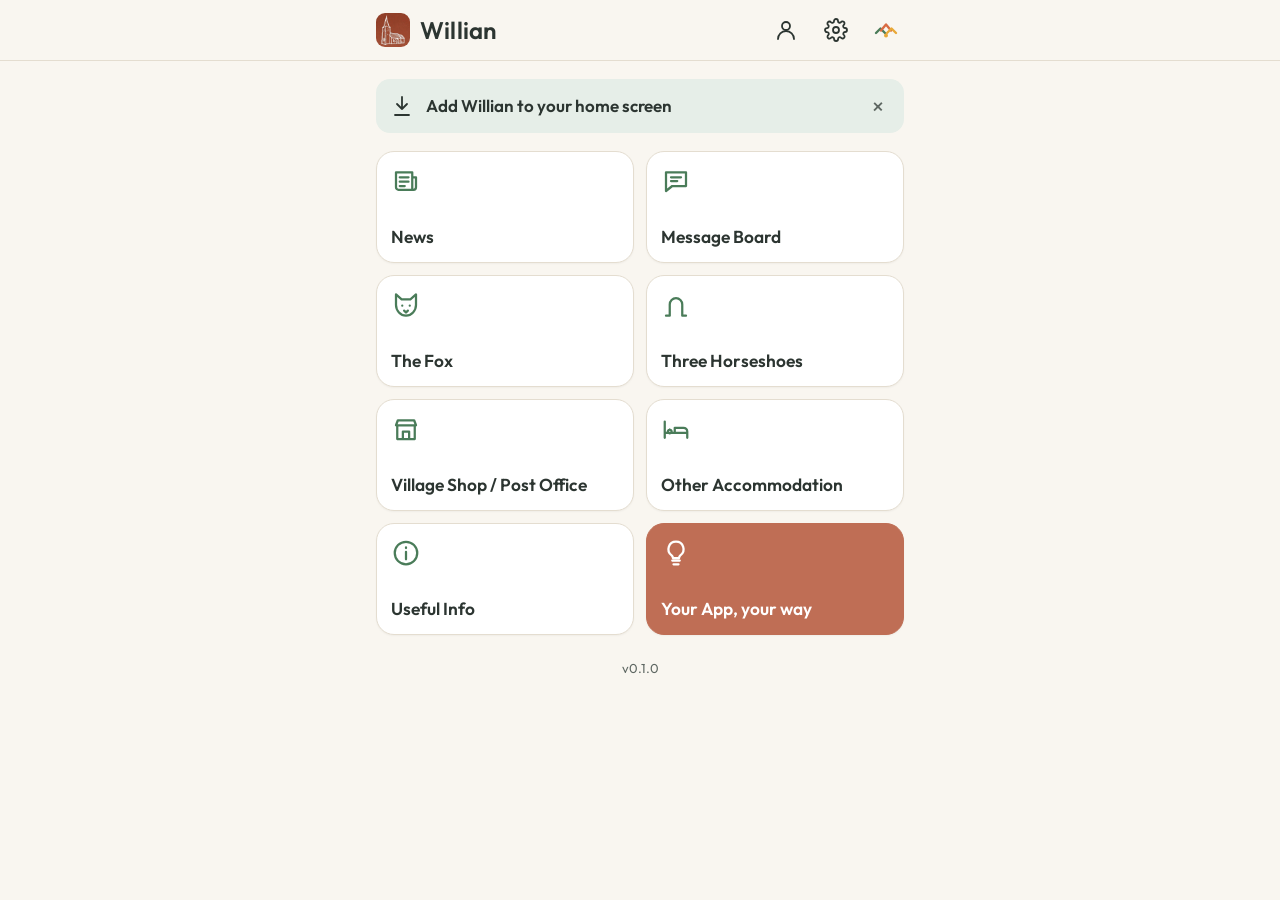
==== index.html @ a46f371e "Willian v0.1.0: village app started from the Hurley app - own Supabase project, own push keys, Fox /" ====
<!DOCTYPE html>
<html lang="en">
<head>
<meta charset="utf-8">
<meta name="viewport" content="width=device-width, initial-scale=1, viewport-fit=cover">
<meta name="theme-color" content="#F9F6F0">
<link rel="manifest" href="manifest.json">
<link rel="icon" href="icons/favicon-32.png">
<link rel="apple-touch-icon" href="icons/apple-touch-icon.png">
<meta name="apple-mobile-web-app-capable" content="yes">
<meta name="apple-mobile-web-app-title" content="Willian">
<link rel="preconnect" href="https://fonts.googleapis.com">
<link rel="preconnect" href="https://fonts.gstatic.com" crossorigin>
<link rel="stylesheet" href="https://fonts.googleapis.com/css2?family=Outfit:wght@400;500;600;700;800&display=swap">
<link rel="stylesheet" href="css/app.css">
<script src="js/theme.js"></script>
<title>Willian</title>
</head>
<body>
<header class="bar"><div class="bar-in">
  <a class="brand" href="./"><img src="icons/icon-192.png" alt="" width="34" height="34"><span>Willian</span></a>
  <!-- Admin-only: hidden unless this phone has signed in on admin.html -->
  <a class="ib admin" id="admin" href="admin.html" aria-label="Admin" hidden>!</a>
  <a class="ib" href="profile.html" aria-label="Profile"><svg viewBox="0 0 24 24" fill="none" stroke="currentColor" stroke-width="1.8" stroke-linecap="round" aria-hidden="true"><circle cx="12" cy="8" r="4"/><path d="M4 21a8 8 0 0 1 16 0"/></svg></a>
  <a class="ib" href="settings.html" aria-label="Settings"><svg viewBox="0 0 24 24" fill="none" stroke="currentColor" stroke-width="1.8" stroke-linecap="round" stroke-linejoin="round" aria-hidden="true"><circle cx="12" cy="12" r="3"/><path d="M19.4 15a1.7 1.7 0 0 0 .3 1.8l.1.1a2 2 0 1 1-2.8 2.8l-.1-.1a1.7 1.7 0 0 0-1.8-.3 1.7 1.7 0 0 0-1 1.5V21a2 2 0 1 1-4 0v-.1a1.7 1.7 0 0 0-1.1-1.5 1.7 1.7 0 0 0-1.8.3l-.1.1a2 2 0 1 1-2.8-2.8l.1-.1a1.7 1.7 0 0 0 .3-1.8 1.7 1.7 0 0 0-1.5-1H3a2 2 0 1 1 0-4h.1a1.7 1.7 0 0 0 1.5-1.1 1.7 1.7 0 0 0-.3-1.8l-.1-.1a2 2 0 1 1 2.8-2.8l.1.1a1.7 1.7 0 0 0 1.8.3H9a1.7 1.7 0 0 0 1-1.5V3a2 2 0 1 1 4 0v.1a1.7 1.7 0 0 0 1 1.5 1.7 1.7 0 0 0 1.8-.3l.1-.1a2 2 0 1 1 2.8 2.8l-.1.1a1.7 1.7 0 0 0-.3 1.8V9a1.7 1.7 0 0 0 1.5 1H21a2 2 0 1 1 0 4h-.1a1.7 1.7 0 0 0-1.5 1z"/></svg></a>
  <a class="ib" href="about.html" aria-label="About us"><svg viewBox="0 0 24 24" aria-hidden="true" style="fill:none"><path d="M2 15l4.5-4.5L11 15" stroke="#4A7C59" stroke-width="2.4" stroke-linecap="round" stroke-linejoin="round"/><path d="M7 12.5l5-6 5 6" stroke="#D96B43" stroke-width="2.4" stroke-linecap="round" stroke-linejoin="round"/><path d="M13 15l4.5-4.5L22 15" stroke="#E8A838" stroke-width="2.4" stroke-linecap="round" stroke-linejoin="round"/><circle cx="12" cy="17.5" r="2" fill="#E8A838"/></svg></a>
</div></header>

<main class="wrap">
  <a class="banner" id="inst" href="install.html" hidden>
    <svg viewBox="0 0 24 24" width="24" height="24" fill="none" stroke="currentColor" stroke-width="1.8" stroke-linecap="round" stroke-linejoin="round" aria-hidden="true"><path d="M12 3v12M7 10l5 5 5-5M5 21h14"/></svg>
    <b>Add Willian to your home screen</b>
    <button class="x" id="instx" aria-label="Hide">&times;</button>
  </a>
  <nav class="grid" id="grid" aria-label="Willian"></nav>
  <p class="ver" id="ver"></p>
</main>

<script src="js/data.js"></script>
<script>
document.getElementById('grid').innerHTML = PLACES.filter(p => !p.hidden).map(p =>
  '<a class="tile' + (p.id === 'yourway' ? ' yay' : '') + '" href="place.html?p=' + p.id + '">' + svg(p.id) + '<b>' + p.name + '</b></a>').join('');
document.getElementById('ver').textContent = 'v' + VERSION;
// Install nudge: only in a normal browser tab, until dismissed
const standalone = matchMedia('(display-mode: standalone)').matches || navigator.standalone;
let hid = false; try { hid = localStorage.getItem('willian.instHidden') === '1'; if (localStorage.getItem('willian.admin') === '1') document.getElementById('admin').hidden = false; } catch (e) {}
if (!standalone && !hid) document.getElementById('inst').hidden = false;
document.getElementById('instx').onclick = e => {
  e.preventDefault(); document.getElementById('inst').hidden = true;
  try { localStorage.setItem('willian.instHidden', '1'); } catch (err) {}
};
if ('serviceWorker' in navigator) navigator.serviceWorker.register('sw.js').catch(() => {});
</script>
</body>
</html>
---- css/app.css ----
/* Willian app: shared styles. Collective brand: Outfit, Gemini palette; tokens redefined for dark mode. */
:root{
  --cream:#F9F6F0; --plaque:#F4EDE0; --surface:#FFFFFF; --ink:#2C3531; --muted:#5E6762; --line:#E4DDD0;
  --terra:#D96B43; --terra-ink:#B4502C; --sage:#4A7C59; --sage-soft:#E6EEE8; --gold:#E8A838;
  --on-terra:#FFFFFF; --on-sage:#FFFFFF; --on-gold:#2C3531; --mark:none;
  --yay:#BF6E55; --on-yay:#FFFFFF; /* muted terracotta for the Your App, your way tile */
  --font:"Outfit", system-ui, -apple-system, "Segoe UI", sans-serif;
  --fs:17px;
}
@media (prefers-color-scheme: dark){:root:not([data-theme="light"]){
  --cream:#1E2421; --surface:#2C3531; --ink:#F1ECE2; --muted:#AEB7B1; --line:#3B4540;
  --terra:#E8825C; --terra-ink:#F0956F; --sage:#7FB28E; --sage-soft:#2F3F35; --gold:#EDB653;
  --on-terra:#1E2421; --on-sage:#1E2421; --on-gold:#1E2421; --mark:invert(1); --yay:#C98B74; --on-yay:#1E2421; color-scheme:dark}}
:root[data-theme="dark"]{
  --cream:#1E2421; --surface:#2C3531; --ink:#F1ECE2; --muted:#AEB7B1; --line:#3B4540;
  --terra:#E8825C; --terra-ink:#F0956F; --sage:#7FB28E; --sage-soft:#2F3F35; --gold:#EDB653;
  --on-terra:#1E2421; --on-sage:#1E2421; --on-gold:#1E2421; --mark:invert(1); --yay:#C98B74; --on-yay:#1E2421; color-scheme:dark}
:root[data-size="large"]{--fs:20px}

*{box-sizing:border-box}
[hidden]{display:none !important}
html{-webkit-text-size-adjust:100%}
body{margin:0;background:var(--cream);color:var(--ink);font-family:var(--font);font-size:var(--fs);line-height:1.5;
  padding-bottom:env(safe-area-inset-bottom,0px)}
h1,h2,h3{margin:0;font-weight:700;line-height:1.15;text-wrap:balance}
p{margin:0}
a{color:var(--terra-ink)}
button,a,input,textarea,select{font:inherit}
:focus-visible{outline:3px solid var(--terra);outline-offset:2px;border-radius:6px}

/* Top bar */
.bar{position:sticky;top:0;z-index:5;background:var(--cream);border-bottom:1px solid var(--line);padding-top:env(safe-area-inset-top,0px)}
.bar-in{max-width:560px;margin:0 auto;padding:8px 12px 8px 16px;display:flex;align-items:center;gap:6px;min-height:58px}
.brand{display:flex;align-items:center;gap:10px;flex:1;min-width:0;text-decoration:none;color:var(--ink)}
.brand img{height:34px;width:34px;border-radius:9px;flex:none}
.brand span{font-size:24px;font-weight:600;letter-spacing:.2px}
.ib{width:44px;height:44px;border-radius:12px;border:0;background:none;color:var(--ink);display:grid;place-items:center;cursor:pointer;text-decoration:none;flex:none}
.ib:hover{background:var(--sage-soft)}
.ib svg{width:24px;height:24px}
.ib.admin{font-weight:800;font-size:22px;color:var(--terra-ink)}
.back{background:none;border:0;color:var(--terra-ink);font-weight:600;font-size:16px;padding:10px 4px;cursor:pointer;text-decoration:none}
.bar h1{font-size:18px;font-weight:600;flex:1;text-align:center;margin-right:56px}

.wrap{max-width:560px;margin:0 auto;padding:18px 16px 40px;display:flex;flex-direction:column;gap:18px}

/* Home grid */
.grid{display:grid;grid-template-columns:1fr 1fr;gap:12px}
.tile{display:flex;flex-direction:column;justify-content:space-between;gap:14px;min-height:112px;padding:14px;border-radius:18px;
  background:var(--surface);border:1px solid var(--line);color:var(--ink);text-decoration:none;box-shadow:0 1px 2px rgb(0 0 0 / .04)}
.tile:active{transform:scale(.98)}
.tile svg{width:30px;height:30px;color:var(--sage)}
.tile b{font-size:1.02em;font-weight:600;line-height:1.2}
.tile.yay{background:var(--yay);border-color:var(--yay);color:var(--on-yay)}
.tile.yay svg{color:var(--on-yay)}

.banner{display:flex;align-items:center;gap:12px;padding:12px 14px;border-radius:14px;background:var(--sage-soft);color:var(--ink);text-decoration:none}
.banner b{flex:1;font-weight:600}
.banner .x{background:none;border:0;color:var(--muted);font-size:22px;line-height:1;padding:4px 6px;cursor:pointer}
.ver{text-align:center;color:var(--muted);font-size:13px;margin-top:6px}

/* Cards & content */
.card{background:var(--surface);border:1px solid var(--line);border-radius:18px;padding:16px;display:flex;flex-direction:column;gap:10px}
.hero{display:flex;align-items:center;gap:14px}
.hero .ic{width:56px;height:56px;border-radius:16px;background:var(--sage-soft);display:grid;place-items:center;flex:none}
.hero .ic svg{width:32px;height:32px;color:var(--sage)}
.hero h2{font-size:26px}
.muted{color:var(--muted)}
.ph{color:var(--muted);font-style:italic}
dl.facts{margin:0;display:grid;grid-template-columns:auto 1fr;gap:8px 14px}
dl.facts dt{color:var(--muted)}
dl.facts dd{margin:0;font-weight:500}
.btns{display:flex;flex-wrap:wrap;gap:10px}
.btn{display:inline-flex;align-items:center;justify-content:center;gap:8px;min-height:46px;padding:10px 18px;border-radius:999px;border:0;
  background:var(--sage);color:var(--on-sage);font-weight:600;text-decoration:none;cursor:pointer}
.btn.terra{background:var(--terra);color:var(--on-terra)}
.btn.ghost{background:none;color:var(--ink);border:1.5px solid var(--line)}
.btn[aria-disabled="true"]{opacity:.5;pointer-events:none}
.item{padding:12px 0;border-top:1px solid var(--line);display:flex;flex-direction:column;gap:2px}
.item:first-of-type{border-top:0;padding-top:0}
.item small{color:var(--muted)}
.badge{display:inline-block;font-size:12px;font-weight:600;padding:2px 9px;border-radius:999px;background:var(--gold);color:var(--on-gold);align-self:flex-start}
.note{font-size:14px;color:var(--muted)}

/* Forms */
label.f{display:flex;flex-direction:column;gap:6px;font-weight:600}
input[type=text],input[type=email],input[type=password],textarea{min-height:48px;padding:10px 14px;border-radius:12px;border:1.5px solid var(--line);background:var(--surface);color:var(--ink);font-weight:400}
.seg{display:flex;background:var(--sage-soft);border-radius:12px;padding:4px;gap:4px}
.seg button{flex:1;min-height:42px;border:0;border-radius:9px;background:none;color:var(--ink);font-weight:500;cursor:pointer}
.seg button[aria-pressed="true"]{background:var(--surface);font-weight:700;box-shadow:0 1px 3px rgb(0 0 0 / .12)}
.row{display:flex;justify-content:space-between;align-items:center;gap:10px}
textarea{resize:vertical;min-height:96px}

/* Requests & votes */
.req{gap:6px}
.req .row b{flex:1}
.chip{flex:none;font-size:12px;font-weight:600;padding:3px 10px;border-radius:999px;background:var(--sage-soft);color:var(--ink)}
.chip.s-pending{background:var(--gold);color:var(--on-gold)}
.chip.s-planned{background:var(--sage);color:var(--on-sage)}
.chip.s-building{background:var(--terra);color:var(--on-terra)}
.chip.s-done{background:var(--ink);color:var(--cream)}
.reply{font-size:.92em;padding:8px 12px;border-left:3px solid var(--sage);background:var(--sage-soft);border-radius:0 10px 10px 0}
.votes{display:flex;gap:8px;margin-top:4px}
.vote{min-height:40px;min-width:64px;padding:6px 12px;border-radius:999px;border:1.5px solid var(--line);background:none;color:var(--ink);font-weight:600;cursor:pointer}
.vote.on{border-color:var(--sage);background:var(--sage-soft)}
.vote:disabled{opacity:.6}

/* Link card (e.g. Useful Info -> Trusted Tradesmen) */
.linkcard{display:flex;align-items:center;gap:14px;padding:14px 16px;border-radius:18px;background:var(--sage);color:var(--on-sage);text-decoration:none}
.linkcard .ic{width:44px;height:44px;border-radius:12px;background:rgb(255 255 255 / .18);display:grid;place-items:center;flex:none}
.linkcard .ic svg{width:26px;height:26px}
.linkcard span:nth-child(2){flex:1;display:flex;flex-direction:column;gap:2px}
.linkcard b{font-size:1.08em}
.linkcard small{opacity:.9;font-size:13px}
.linkcard .chev{font-size:30px;line-height:1;opacity:.8}

/* Trusted Tradesmen */
.chips{display:flex;gap:6px;flex-wrap:wrap}
.fchip{min-height:36px;padding:4px 12px;border-radius:999px;border:1.5px solid var(--line);background:var(--surface);color:var(--ink);font-weight:500;cursor:pointer}
.fchip[aria-pressed="true"]{background:var(--ink);color:var(--cream);border-color:var(--ink)}
#list{display:flex;flex-direction:column;gap:12px}
.trade .row{align-items:flex-start}
.trade .tn{font-size:1.1em}
.chip.trusted{background:var(--sage);color:var(--on-sage)}
.rec{padding:8px 12px;border-left:3px solid var(--gold);background:var(--cream);border-radius:0 10px 10px 0;font-size:.95em}
.rec small{color:var(--muted);white-space:nowrap}
select{min-height:48px;padding:10px 12px;border-radius:12px;border:1.5px solid var(--line);background:var(--surface);color:var(--ink);font:inherit;font-weight:400}
input[type=tel],input[type=url],input[type=month]{min-height:48px;padding:10px 14px;border-radius:12px;border:1.5px solid var(--line);background:var(--surface);color:var(--ink);font-weight:400}

/* Typing should never zoom or jolt the page: iPhones auto-zoom any box under 16px,
   and forms open already scrolled into place (clear of the sticky top bar). */
input,textarea,select{font-size:max(16px,1em)}
form{scroll-margin-top:76px}
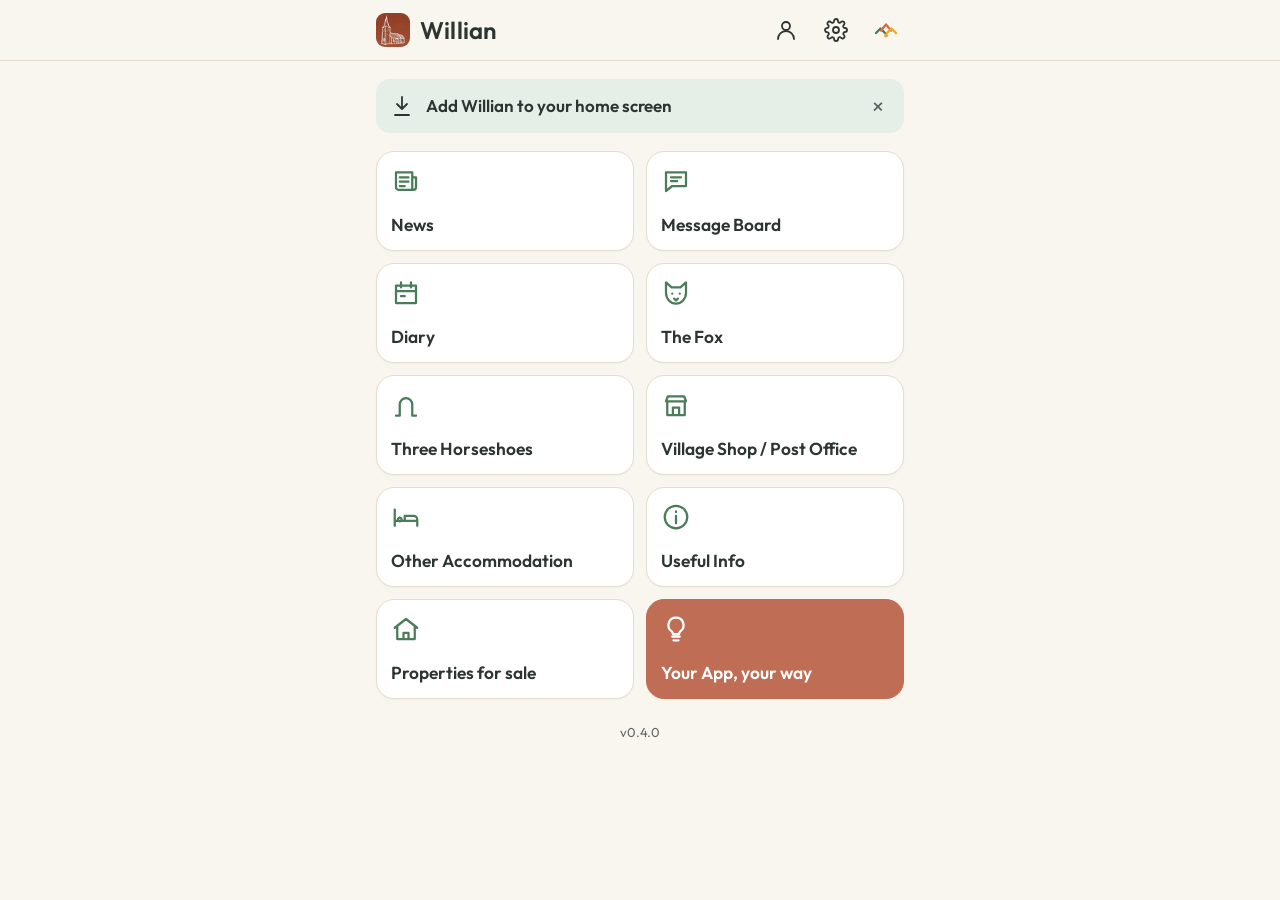
==== commit 74d785c1: "Willian v0.4.0: Diary (button 3, repeating entries, admin tab, 7pm evening-before notifications), re" ====
--- a/index.html
+++ b/index.html
@@ -49,6 +49,25 @@
   e.preventDefault(); document.getElementById('inst').hidden = true;
   try { localStorage.setItem('willian.instHidden', '1'); } catch (err) {}
 };
+// Admin only: red badge on "!" counting what's waiting (ideas, messages, tradespeople). Loads the database code
+// only when this phone is signed in as admin, so villagers never download it on the home screen.
+(async () => {
+  let isAdm = false; try { isAdm = localStorage.getItem('willian.admin') === '1'; } catch (e) {}
+  if (!isAdm) return;
+  const load = src => new Promise((ok, no) => { const s = document.createElement('script'); s.src = src; s.onload = ok; s.onerror = no; document.head.appendChild(s); });
+  try {
+    await load('https://cdn.jsdelivr.net/npm/@supabase/supabase-js@2'); await load('js/db.js');
+    if (!(await isAdmin())) return;
+    const n = async t => (await sb.from(t).select('id', { count: 'exact', head: true }).eq('village', VILLAGE).eq('status', 'pending')).count || 0;
+    const total = (await Promise.all(['requests', 'posts', 'trades'].map(n))).reduce((a, b) => a + b, 0);
+    if (total) {
+      const b = document.createElement('span'); b.className = 'badge'; b.textContent = total > 9 ? '9+' : total;
+      document.getElementById('admin').appendChild(b);
+      document.getElementById('admin').setAttribute('aria-label', 'Admin, ' + total + ' waiting');
+    }
+    if (navigator.setAppBadge) { total ? navigator.setAppBadge(total) : navigator.clearAppBadge(); }
+  } catch (e) {}
+})();
 if ('serviceWorker' in navigator) navigator.serviceWorker.register('sw.js').catch(() => {});
 </script>
 </body>
--- a/css/app.css
+++ b/css/app.css
@@ -37,7 +37,7 @@
 .ib{width:44px;height:44px;border-radius:12px;border:0;background:none;color:var(--ink);display:grid;place-items:center;cursor:pointer;text-decoration:none;flex:none}
 .ib:hover{background:var(--sage-soft)}
 .ib svg{width:24px;height:24px}
-.ib.admin{font-weight:800;font-size:22px;color:var(--terra-ink)}
+.ib.admin{position:relative;font-weight:800;font-size:22px;color:var(--terra-ink)}
 .back{background:none;border:0;color:var(--terra-ink);font-weight:600;font-size:16px;padding:10px 4px;cursor:pointer;text-decoration:none}
 .bar h1{font-size:18px;font-weight:600;flex:1;text-align:center;margin-right:56px}
 
@@ -66,6 +66,12 @@
 .hero h2{font-size:26px}
 .muted{color:var(--muted)}
 .ph{color:var(--muted);font-style:italic}
+/* info-only venue page: compact so it fits one phone screen */
+.card.tight{gap:8px;padding:14px}
+.card.tight p{margin:0;font-size:16px;line-height:1.4}
+.card.tight dl.facts{grid-template-columns:62px 1fr;gap:5px 10px;font-size:14.5px;line-height:1.3}
+.card.tight dl.facts dt{font-size:13.5px}
+.card.tight dd{white-space:pre-line}
 dl.facts{margin:0;display:grid;grid-template-columns:auto 1fr;gap:8px 14px}
 dl.facts dt{color:var(--muted)}
 dl.facts dd{margin:0;font-weight:500}
@@ -104,7 +110,7 @@
 .vote.on{border-color:var(--sage);background:var(--sage-soft)}
 .vote:disabled{opacity:.6}
 
-/* Link card (e.g. Useful Info -> Trusted Tradesmen) */
+/* Link card (e.g. Useful Info -> Trusted Tradespeople) */
 .linkcard{display:flex;align-items:center;gap:14px;padding:14px 16px;border-radius:18px;background:var(--sage);color:var(--on-sage);text-decoration:none}
 .linkcard .ic{width:44px;height:44px;border-radius:12px;background:rgb(255 255 255 / .18);display:grid;place-items:center;flex:none}
 .linkcard .ic svg{width:26px;height:26px}
@@ -113,7 +119,7 @@
 .linkcard small{opacity:.9;font-size:13px}
 .linkcard .chev{font-size:30px;line-height:1;opacity:.8}
 
-/* Trusted Tradesmen */
+/* Trusted Tradespeople */
 .chips{display:flex;gap:6px;flex-wrap:wrap}
 .fchip{min-height:36px;padding:4px 12px;border-radius:999px;border:1.5px solid var(--line);background:var(--surface);color:var(--ink);font-weight:500;cursor:pointer}
 .fchip[aria-pressed="true"]{background:var(--ink);color:var(--cream);border-color:var(--ink)}
@@ -130,3 +136,6 @@
    and forms open already scrolled into place (clear of the sticky top bar). */
 input,textarea,select{font-size:max(16px,1em)}
 form{scroll-margin-top:76px}
+
+.ib.admin .badge{position:absolute;top:2px;right:0;min-width:20px;height:20px;padding:0 5px;border-radius:999px;background:#D32F2F;color:#fff;font-size:12px;font-weight:700;line-height:20px;text-align:center}
+.tile{min-height:100px}
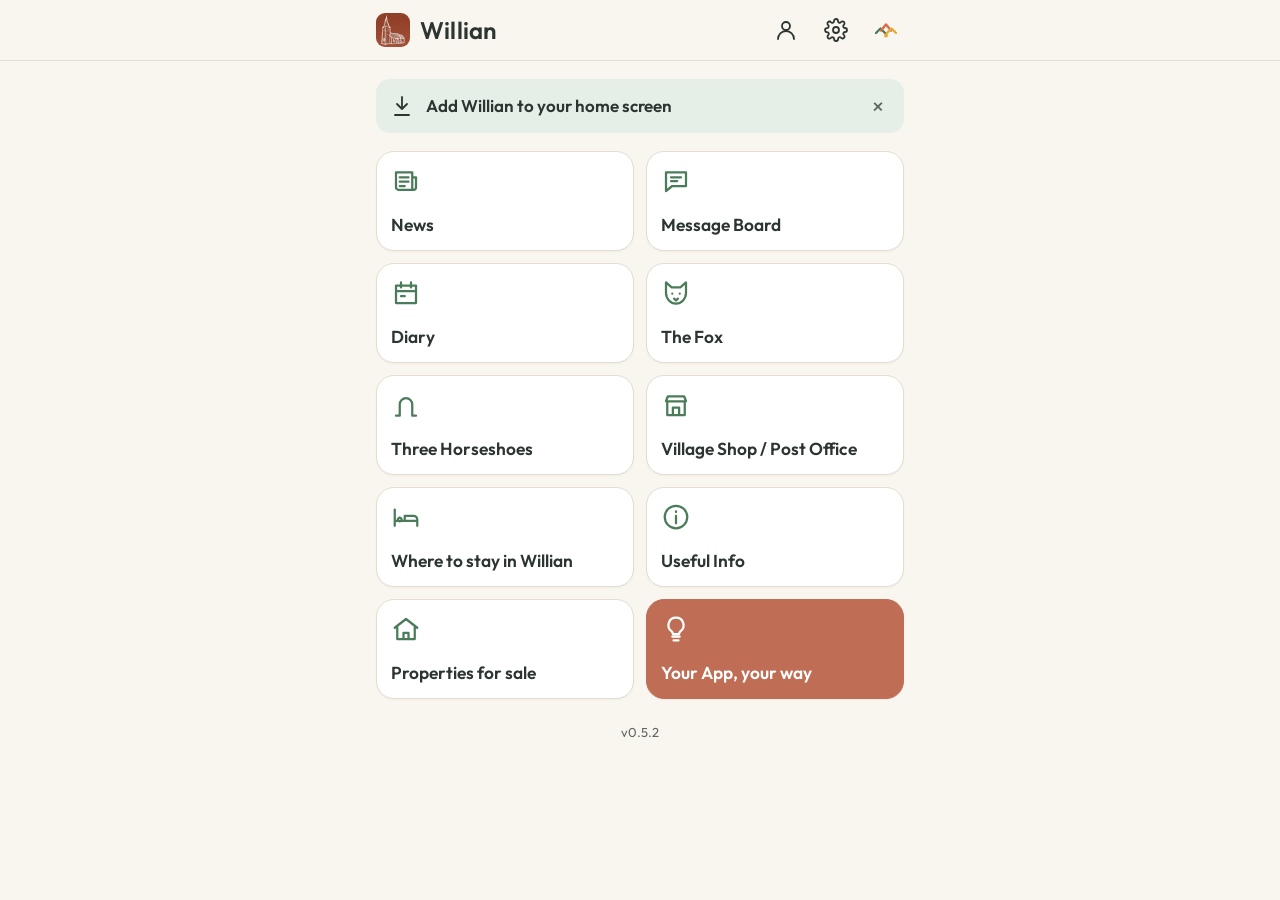
==== commit ace06231: "Willian v0.5.2: optional faint photo behind a home button (premium upgrade; no photos set yet) Co-Au" ====
--- a/index.html
+++ b/index.html
@@ -39,7 +39,7 @@
 <script src="js/data.js"></script>
 <script>
 document.getElementById('grid').innerHTML = PLACES.filter(p => !p.hidden).map(p =>
-  '<a class="tile' + (p.id === 'yourway' ? ' yay' : '') + '" href="place.html?p=' + p.id + '">' + svg(p.id) + '<b>' + p.name + '</b></a>').join('');
+  '<a class="tile' + (p.id === 'yourway' ? ' yay' : '') + (p.photo ? ' photo' : '') + '"' + (p.photo ? ' style="--photo:url(' + new URL(p.photo, location.href).href + ')"' : '') + ' href="place.html?p=' + p.id + '">' + svg(p.id) + '<b>' + p.name + '</b></a>').join('');
 document.getElementById('ver').textContent = 'v' + VERSION;
 // Install nudge: only in a normal browser tab, until dismissed
 const standalone = matchMedia('(display-mode: standalone)').matches || navigator.standalone;
--- a/css/app.css
+++ b/css/app.css
@@ -139,3 +139,8 @@
 
 .ib.admin .badge{position:absolute;top:2px;right:0;min-width:20px;height:20px;padding:0 5px;border-radius:999px;background:#D32F2F;color:#fff;font-size:12px;font-weight:700;line-height:20px;text-align:center}
 .tile{min-height:100px}
+
+/* Premium upgrade: a faint photo behind a button (set `photo:'images/name.jpg'` on the place in data.js). The text stays readable. */
+.tile.photo{position:relative;overflow:hidden;isolation:isolate}
+.tile.photo::before{content:"";position:absolute;inset:0;z-index:-1;background:var(--photo) center / cover no-repeat;opacity:.24}
+.tile.photo::after{content:"";position:absolute;inset:0;z-index:-1;background:linear-gradient(to top,var(--surface) 5%,transparent 75%)}
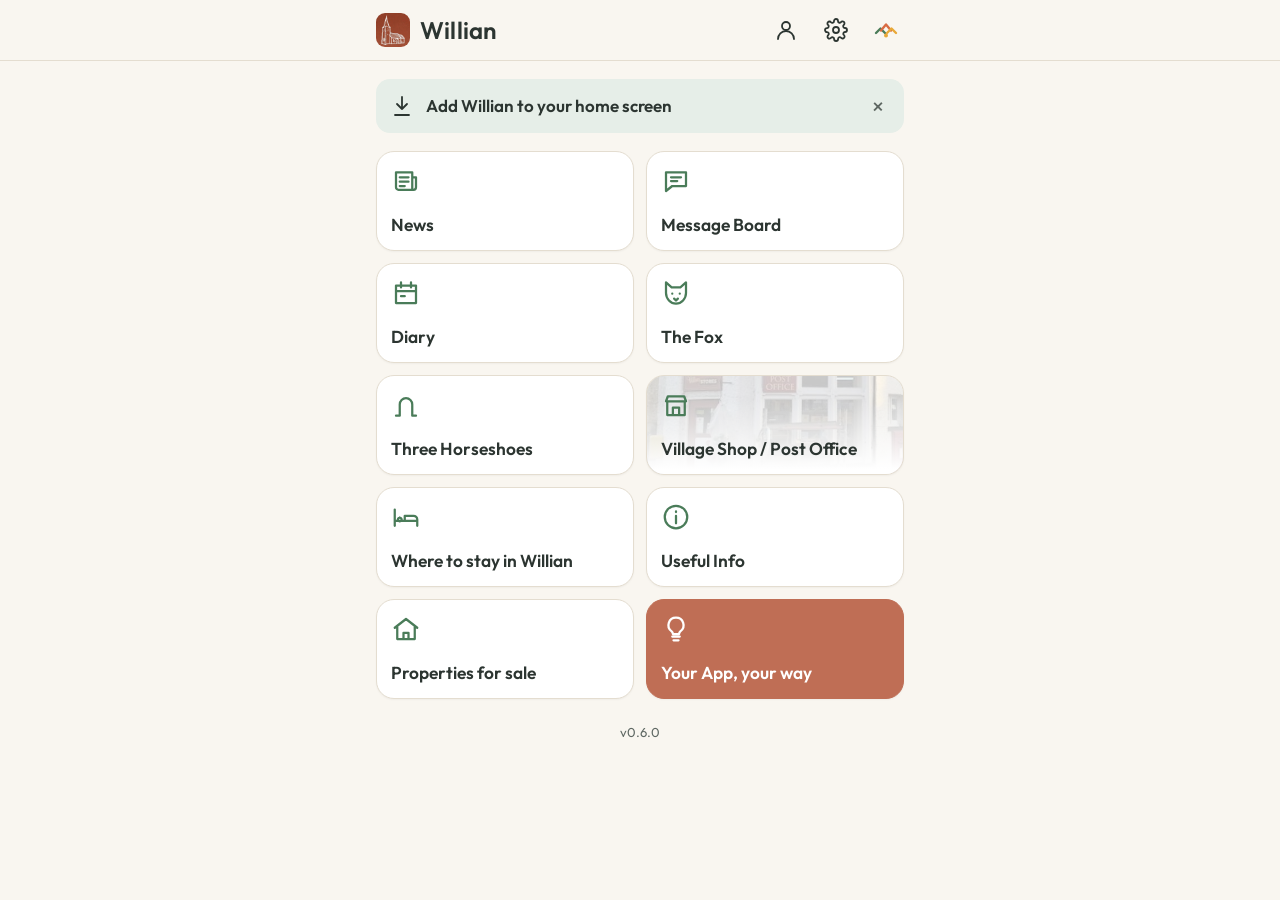
==== commit 2553c3b2: "Willian v0.6.0: Properties for sale becomes a weekly AI-drafted, admin-approved plain-text list (dra" ====
--- a/index.html
+++ b/index.html
@@ -59,7 +59,8 @@
     await load('https://cdn.jsdelivr.net/npm/@supabase/supabase-js@2'); await load('js/db.js');
     if (!(await isAdmin())) return;
     const n = async t => (await sb.from(t).select('id', { count: 'exact', head: true }).eq('village', VILLAGE).eq('status', 'pending')).count || 0;
-    const total = (await Promise.all(['requests', 'posts', 'trades'].map(n))).reduce((a, b) => a + b, 0);
+    const drafts = (await sb.from('digests').select('id', { count: 'exact', head: true }).eq('village', VILLAGE).eq('status', 'draft')).count || 0;
+    const total = drafts + (await Promise.all(['requests', 'posts', 'trades'].map(n))).reduce((a, b) => a + b, 0);
     if (total) {
       const b = document.createElement('span'); b.className = 'badge'; b.textContent = total > 9 ? '9+' : total;
       document.getElementById('admin').appendChild(b);
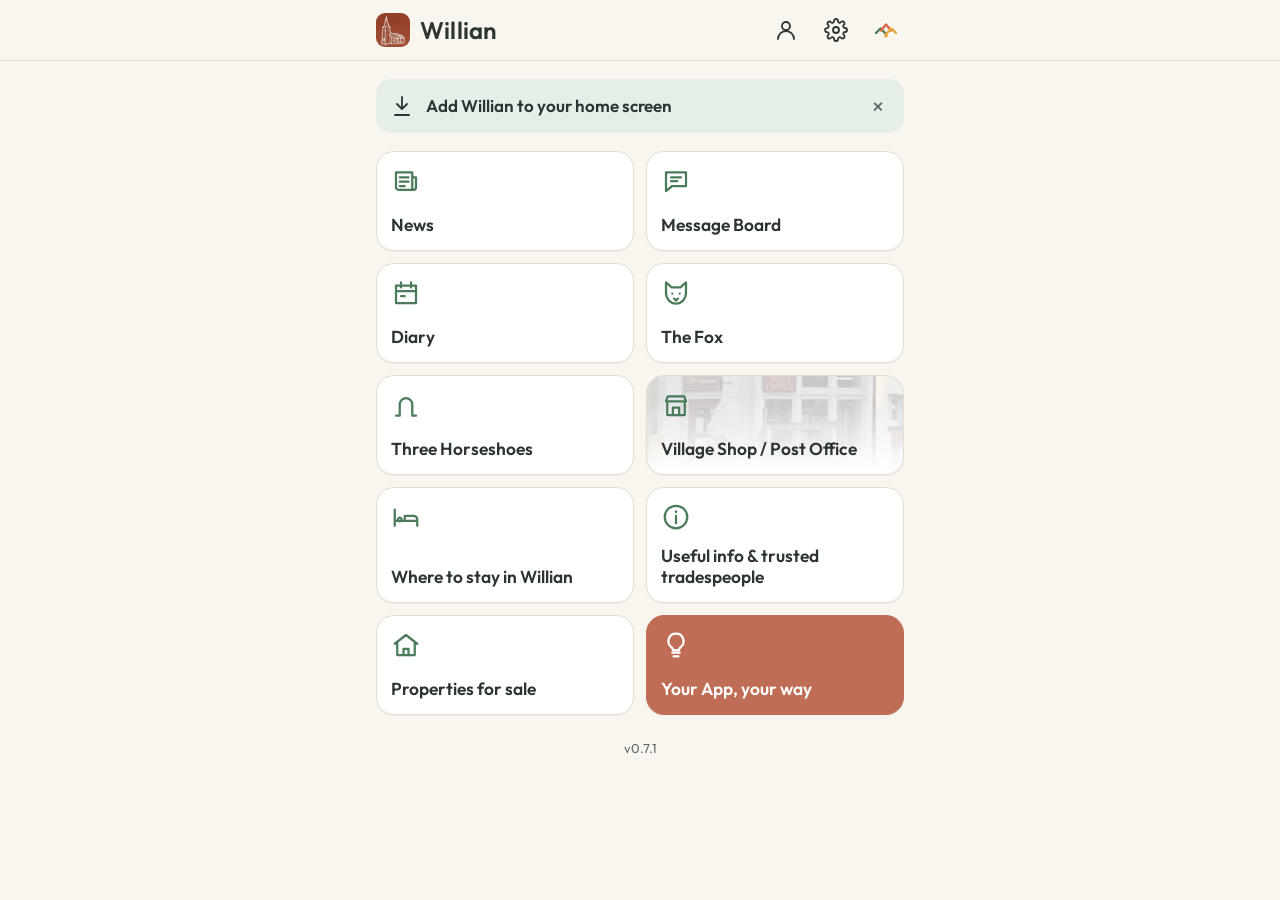
==== commit dde495ca: "Willian: new-install alert (first open from the home screen) and an admin Members tab (name, group, " ====
--- a/index.html
+++ b/index.html
@@ -49,6 +49,11 @@
   e.preventDefault(); document.getElementById('inst').hidden = true;
   try { localStorage.setItem('willian.instHidden', '1'); } catch (err) {}
 };
+// Loads the database code on demand (villagers browsing the home screen never download it unless it is needed)
+let dbP; const loadDb = () => dbP || (dbP = (async () => {
+  const load = src => new Promise((ok, no) => { const s = document.createElement('script'); s.src = src; s.onload = ok; s.onerror = no; document.head.appendChild(s); });
+  await load('https://cdn.jsdelivr.net/npm/@supabase/supabase-js@2'); await load('js/db.js');
+})());
 // Admin only: red badge on "!" counting what's waiting (ideas, messages, tradespeople). Loads the database code
 // only when this phone is signed in as admin, so villagers never download it on the home screen.
 (async () => {
@@ -56,7 +61,7 @@
   if (!isAdm) return;
   const load = src => new Promise((ok, no) => { const s = document.createElement('script'); s.src = src; s.onload = ok; s.onerror = no; document.head.appendChild(s); });
   try {
-    await load('https://cdn.jsdelivr.net/npm/@supabase/supabase-js@2'); await load('js/db.js');
+    await loadDb();
     if (!(await isAdmin())) return;
     const n = async t => (await sb.from(t).select('id', { count: 'exact', head: true }).eq('village', VILLAGE).eq('status', 'pending')).count || 0;
     const drafts = (await sb.from('digests').select('id', { count: 'exact', head: true }).eq('village', VILLAGE).eq('status', 'draft')).count || 0;
@@ -69,6 +74,19 @@
     if (navigator.setAppBadge) { total ? navigator.setAppBadge(total) : navigator.clearAppBadge(); }
   } catch (e) {}
 })();
+// First time this phone opens the app from its home screen (an installed copy): record it once, so the admin gets an alert.
+(async () => {
+  const installed = matchMedia('(display-mode: standalone)').matches || navigator.standalone === true;
+  if (!installed) return;
+  try { if (localStorage.getItem('willian.installSent') === '1') return; } catch (e) { return; }
+  try {
+    await loadDb();
+    const me = await ensureUser(), ua = navigator.userAgent;
+    const platform = /iPhone|iPad|iPod/.test(ua) ? 'ios' : /Android/.test(ua) ? 'android' : 'other';
+    const { error } = await sb.from('installs').upsert({ user_id: me.id, platform }, { onConflict: 'user_id', ignoreDuplicates: true });
+    if (!error) localStorage.setItem('willian.installSent', '1');
+  } catch (e) {}
+})();
 if ('serviceWorker' in navigator) navigator.serviceWorker.register('sw.js').catch(() => {});
 </script>
 </body>
--- a/css/app.css
+++ b/css/app.css
@@ -144,3 +144,11 @@
 .tile.photo{position:relative;overflow:hidden;isolation:isolate}
 .tile.photo::before{content:"";position:absolute;inset:0;z-index:-1;background:var(--photo) center / cover no-repeat;opacity:.24}
 .tile.photo::after{content:"";position:absolute;inset:0;z-index:-1;background:linear-gradient(to top,var(--surface) 5%,transparent 75%)}
+
+/* Trusted Tradespeople: optional circular logo (a paid extra, set by the admin only) */
+.trade .tid{display:flex;align-items:center;gap:12px;min-width:0}
+.trade .logo{width:56px;height:56px;border-radius:50%;object-fit:cover;background:#fff;border:1px solid var(--line);flex:none}
+
+/* Loyalty card buttons: compact so both sit on one row on a phone */
+.loyrow{flex-wrap:nowrap;gap:8px}
+.loyrow .btn{flex:1 1 auto;min-width:0;padding:9px 10px;font-size:15px;min-height:44px;white-space:nowrap}
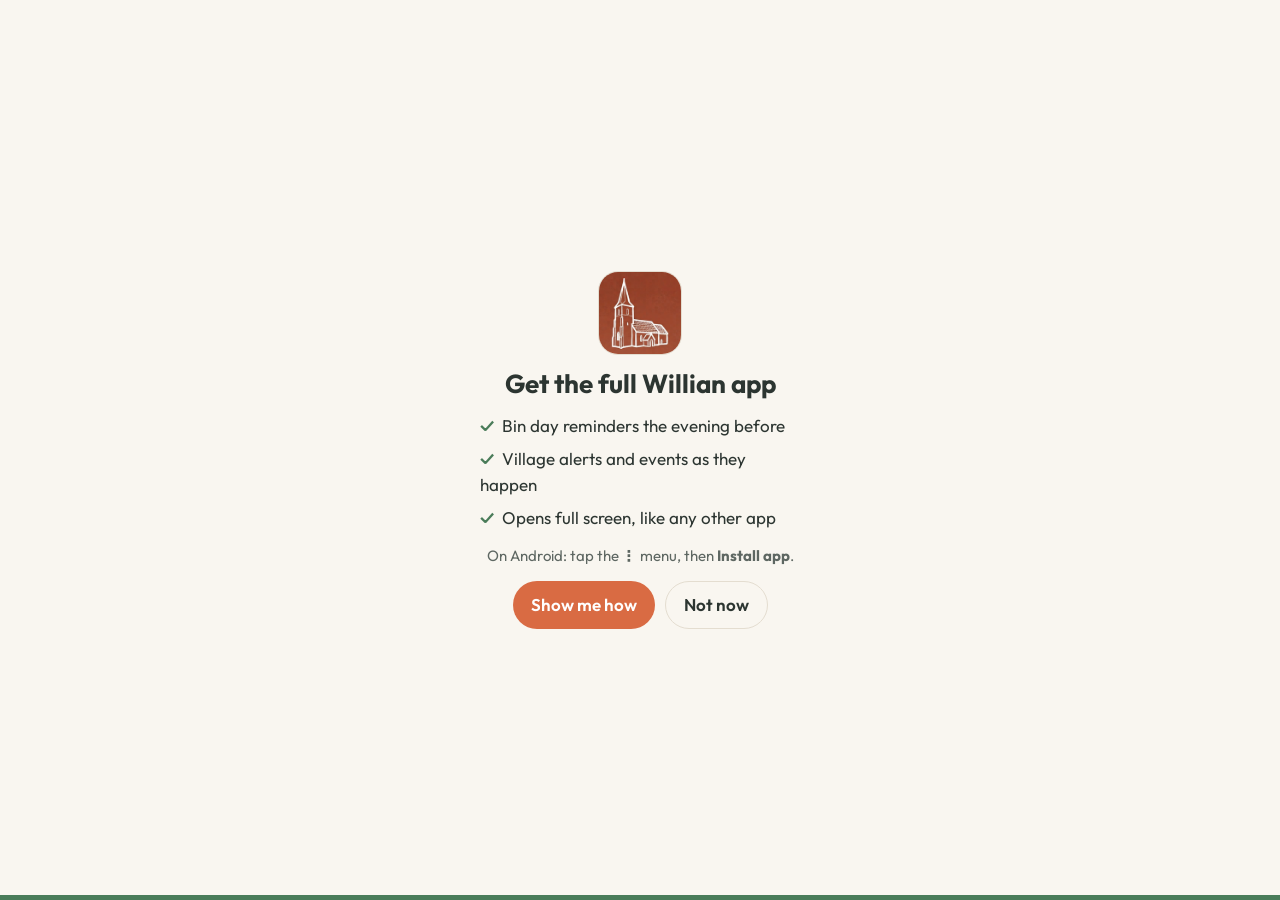
==== commit eb03db5c: "Willian v0.8.1: 4-second 'get the full app' splash for people using the app in a browser tab (what t" ====
--- a/index.html
+++ b/index.html
@@ -49,6 +49,37 @@
   e.preventDefault(); document.getElementById('inst').hidden = true;
   try { localStorage.setItem('willian.instHidden', '1'); } catch (err) {}
 };
+// Install splash: people using Willian in a normal browser tab (not from the home screen) get a 4-second "get the full app" screen
+// with what they would miss. Skipped for installed phones, the admin, and after 5 showings. Add ?splash=1 to the address to preview it.
+(function () {
+  const force = new URLSearchParams(location.search).has('splash');
+  if (standalone && !force) return;
+  try {
+    if (!force) {
+      if (localStorage.getItem('willian.installSent') === '1' || localStorage.getItem('willian.admin') === '1') return;
+      if (sessionStorage.getItem('willian.splashShown') === '1') return;
+      const n = +localStorage.getItem('willian.splashCount') || 0;
+      if (n >= 5) return;
+      localStorage.setItem('willian.splashCount', String(n + 1));
+    }
+    sessionStorage.setItem('willian.splashShown', '1');
+  } catch (e) {}
+  const ios = /iPhone|iPad|iPod/.test(navigator.userAgent) || (navigator.platform === 'MacIntel' && navigator.maxTouchPoints > 1);
+  const how = ios ? 'On iPhone: tap <b>Share</b>, then <b>Add to Home Screen</b>.' : 'On Android: tap the <b>&#8942;</b> menu, then <b>Install app</b>.';
+  const el = document.createElement('div');
+  el.id = 'splash'; el.setAttribute('role', 'dialog'); el.setAttribute('aria-label', 'Get the full Willian app');
+  el.innerHTML = '<img src="icons/icon-192.png" alt="" width="84" height="84">'
+    + '<h2>Get the full Willian app</h2>'
+    + '<ul><li>Bin day reminders the evening before</li><li>Village alerts and events as they happen</li><li>Opens full screen, like any other app</li></ul>'
+    + '<p class="how">' + how + '</p>'
+    + '<div class="btns"><a class="btn terra" href="install.html" id="splashgo">Show me how</a><button class="btn ghost" id="splashx">Not now</button></div>'
+    + '<div class="timer"><i></i></div>';
+  document.body.appendChild(el);
+  let t = setTimeout(close, 4000);
+  function close() { clearTimeout(t); el.classList.add('out'); setTimeout(() => el.remove(), 350); }
+  document.getElementById('splashx').onclick = close;
+  document.getElementById('splashgo').onclick = () => clearTimeout(t);
+})();
 // Loads the database code on demand (villagers browsing the home screen never download it unless it is needed)
 let dbP; const loadDb = () => dbP || (dbP = (async () => {
   const load = src => new Promise((ok, no) => { const s = document.createElement('script'); s.src = src; s.onload = ok; s.onerror = no; document.head.appendChild(s); });
--- a/css/app.css
+++ b/css/app.css
@@ -152,3 +152,19 @@
 /* Loyalty card buttons: compact so both sit on one row on a phone */
 .loyrow{flex-wrap:nowrap;gap:8px}
 .loyrow .btn{flex:1 1 auto;min-width:0;padding:9px 10px;font-size:15px;min-height:44px;white-space:nowrap}
+
+/* Plain-text list items keep their line breaks (event fixtures, notes) */
+.item span{white-space:pre-line}
+
+/* Install splash: shown for ~4 seconds to people using the app in a browser tab (see index.html) */
+#splash{position:fixed;inset:0;z-index:100;background:var(--cream);display:flex;flex-direction:column;align-items:center;justify-content:center;gap:14px;padding:24px;text-align:center;transition:opacity .35s}
+#splash.out{opacity:0;pointer-events:none}
+#splash img{border-radius:20px;border:1px solid var(--line)}
+#splash h2{font-size:26px;line-height:1.15}
+#splash ul{list-style:none;padding:0;margin:0;display:flex;flex-direction:column;gap:8px;max-width:320px;text-align:left}
+#splash li::before{content:"\2713 ";color:var(--sage);font-weight:700;margin-right:8px}
+#splash .how{color:var(--muted);font-size:15px;margin:0;max-width:320px}
+#splash .btns{justify-content:center}
+#splash .timer{position:absolute;left:0;right:0;bottom:0;height:5px;background:var(--line)}
+#splash .timer i{display:block;height:100%;width:0;background:var(--sage);animation:splashbar 4s linear forwards}
+@keyframes splashbar{to{width:100%}}
